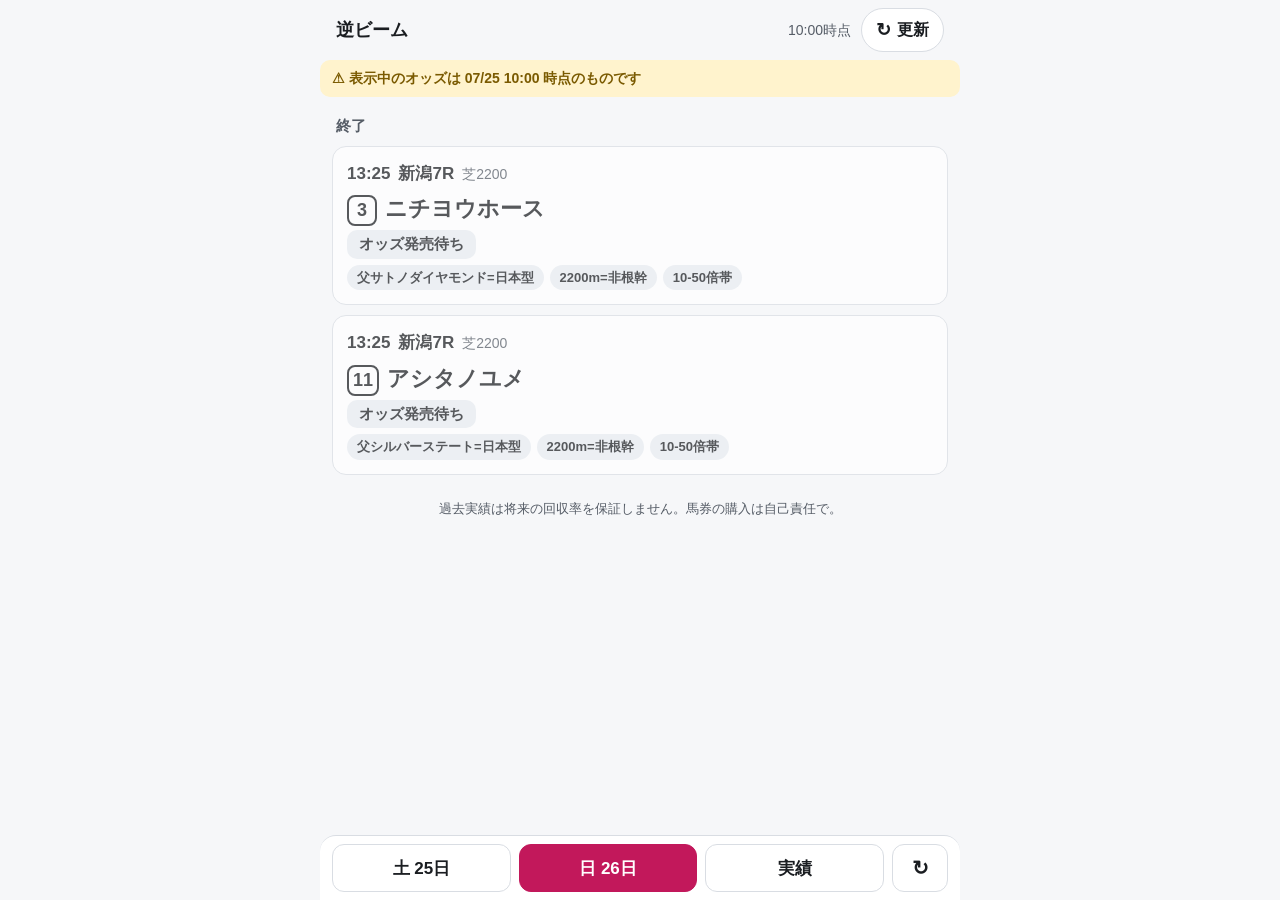
==== site/index.html @ bc325dfc "Phase 3: PWAフロントエンド (モバイルファースト、下部タブバー、ヒーローカード、SW offline対応、3状態サンプル) Co-Authored-By: Claude Fable 5 <" ====
<!DOCTYPE html>
<html lang="ja">
<head>
<meta charset="utf-8">
<meta name="viewport" content="width=device-width, initial-scale=1, viewport-fit=cover">
<meta name="robots" content="noindex,nofollow">
<meta name="theme-color" content="#101418" media="(prefers-color-scheme: dark)">
<meta name="theme-color" content="#f6f7f9" media="(prefers-color-scheme: light)">
<meta name="apple-mobile-web-app-capable" content="yes">
<meta name="apple-mobile-web-app-status-bar-style" content="default">
<meta name="apple-mobile-web-app-title" content="逆ビーム">
<title>逆・血統ビーム</title>
<link rel="manifest" href="manifest.json">
<link rel="icon" href="icons/icon.svg" type="image/svg+xml">
<link rel="apple-touch-icon" href="icons/apple-touch-icon.png">
<link rel="stylesheet" href="app.css">
</head>
<body>
<header class="topbar">
  <h1 class="app-title">逆ビーム</h1>
  <div class="odds-status">
    <span id="odds-asof" class="odds-asof">--:--時点</span>
    <button id="refresh-btn" class="refresh-btn" type="button" aria-label="オッズ更新">
      <span class="refresh-icon" aria-hidden="true">↻</span><span class="refresh-label">更新</span>
    </button>
  </div>
</header>

<div id="stale-note" class="stale-note" hidden></div>

<main id="main" class="main">
  <section id="view-day" class="view">
    <div id="hero-slot"></div>
    <div id="card-list"></div>
    <details id="outband-details" class="outband" hidden>
      <summary id="outband-summary" class="outband-summary"></summary>
      <div id="outband-list"></div>
    </details>
    <section id="finished-section" hidden>
      <h2 class="section-title">終了</h2>
      <div id="finished-list"></div>
    </section>
    <div id="empty-state" class="empty-state" hidden>
      <p class="empty-main">今日は該当なし。</p>
      <p class="empty-sub">買わないのも戦略。</p>
    </div>
  </section>

  <section id="view-results" class="view" hidden>
    <h2 class="section-title">セグメント実績(単勝ベタ買い回収率)</h2>
    <div id="results-body"></div>
  </section>
</main>

<footer class="disclaimer">
  過去実績は将来の回収率を保証しません。馬券の購入は自己責任で。
</footer>

<nav class="tabbar" aria-label="日付切替">
  <button id="tab-sat" class="tab" type="button" aria-pressed="false">土</button>
  <button id="tab-sun" class="tab" type="button" aria-pressed="false">日</button>
  <button id="tab-results" class="tab" type="button" aria-pressed="false">実績</button>
  <button id="tab-refresh" class="tab tab-refresh" type="button" aria-label="オッズ更新">↻</button>
</nav>

<div id="spinner" class="spinner" hidden aria-live="polite">更新中…</div>

<script src="app.js"></script>
</body>
</html>
---- site/app.css ----
/* 逆・血統ビーム — モバイルファースト(基準幅375px)・片手操作・屋外視認 */
:root {
  --bg: #f6f7f9;
  --card: #ffffff;
  --text: #1a1d21;
  --text-sub: #555c66;
  --line: #d9dde3;
  --accent: #c2185b;        /* 帯内バッジ(4.5:1 on white) */
  --accent-text: #ffffff;
  --warn-bg: #fff3cd;
  --warn-text: #7a5a00;
  --chip-bg: #e9edf2;
  --urgent: #b71c1c;
  --hero-border: #c2185b;
  --tabbar-bg: #ffffff;
}
@media (prefers-color-scheme: dark) {
  :root {
    --bg: #101418;
    --card: #1a2027;
    --text: #eef1f4;
    --text-sub: #a6afba;
    --line: #303945;
    --accent: #ff5c8d;
    --accent-text: #23050f;
    --warn-bg: #3d3110;
    --warn-text: #ffd76a;
    --chip-bg: #262e38;
    --urgent: #ff6b5e;
    --hero-border: #ff5c8d;
    --tabbar-bg: #161b21;
  }
}

* { box-sizing: border-box; }
html { -webkit-text-size-adjust: 100%; }
body {
  margin: 0;
  font-family: -apple-system, BlinkMacSystemFont, "Hiragino Sans", "Noto Sans JP", sans-serif;
  font-size: 16px;
  line-height: 1.5;
  background: var(--bg);
  color: var(--text);
  padding-bottom: calc(76px + env(safe-area-inset-bottom));
  overflow-x: hidden;
}
@media (prefers-reduced-motion: reduce) {
  * { animation: none !important; transition: none !important; }
}

/* ─── 上部バー ─── */
.topbar {
  display: flex;
  align-items: center;
  justify-content: space-between;
  gap: 8px;
  padding: calc(8px + env(safe-area-inset-top)) 16px 8px;
}
.app-title { font-size: 18px; margin: 0; font-weight: 800; }
.odds-status { display: flex; align-items: center; gap: 10px; }
.odds-asof { color: var(--text-sub); font-size: 14px; }
.refresh-btn {
  min-width: 44px;
  min-height: 44px;
  padding: 0 14px;
  border: 1px solid var(--line);
  border-radius: 22px;
  background: var(--card);
  color: var(--text);
  font-size: 16px;
  font-weight: 700;
  display: inline-flex;
  align-items: center;
  gap: 6px;
}
.refresh-btn:active { opacity: .7; }
.refresh-icon { font-size: 18px; }

.stale-note {
  margin: 0 16px 8px;
  padding: 8px 12px;
  border-radius: 10px;
  background: var(--warn-bg);
  color: var(--warn-text);
  font-size: 14px;
  font-weight: 600;
}

/* ─── カード ─── */
.main { padding: 0 12px; }
.race-card {
  background: var(--card);
  border: 1px solid var(--line);
  border-radius: 14px;
  padding: 14px;
  margin: 0 0 10px;
  width: 100%;
  text-align: left;
  color: var(--text);
  font: inherit;
  display: block;
}
button.race-card { cursor: pointer; }
.race-card.hero {
  border: 2px solid var(--hero-border);
  padding: 18px 16px;
}
.hero-label {
  font-size: 13px;
  font-weight: 800;
  color: var(--accent);
  letter-spacing: .06em;
  margin-bottom: 4px;
}
.card-line1 {
  display: flex;
  align-items: baseline;
  gap: 8px;
  flex-wrap: wrap;
}
.race-time { font-size: 17px; font-weight: 800; }
.race-place { font-size: 17px; font-weight: 800; }
.race-cond { font-size: 14px; color: var(--text-sub); }
.countdown { margin-left: auto; font-size: 14px; font-weight: 700; color: var(--text-sub); }
.countdown.urgent { color: var(--urgent); }
.horse-line { margin: 6px 0 4px; }
.horse-number {
  display: inline-block;
  min-width: 30px;
  text-align: center;
  border: 2px solid var(--text);
  border-radius: 8px;
  font-size: 18px;
  font-weight: 800;
  padding: 0 4px;
  margin-right: 8px;
}
.horse-name { font-size: 22px; font-weight: 800; }
.hero .horse-name { font-size: 26px; }
.odds-line { margin: 2px 0 6px; }
.odds-badge {
  display: inline-block;
  font-size: 18px;
  font-weight: 800;
  padding: 3px 12px;
  border-radius: 10px;
  background: var(--chip-bg);
  color: var(--text);
}
.odds-badge.in-band { background: var(--accent); color: var(--accent-text); }
.odds-badge.waiting { font-size: 15px; }
.chips { display: flex; flex-wrap: wrap; gap: 6px; }
.chip {
  font-size: 13px;
  font-weight: 600;
  background: var(--chip-bg);
  color: var(--text);
  border-radius: 999px;
  padding: 3px 10px;
}
.chip.warn { background: var(--warn-bg); color: var(--warn-text); }

.card-detail { margin-top: 10px; border-top: 1px solid var(--line); padding-top: 10px; }
.perf-line { font-size: 14px; color: var(--text-sub); margin: 0 0 8px; }
.nk-link {
  display: inline-flex;
  align-items: center;
  min-height: 44px;
  padding: 0 14px;
  border: 1px solid var(--line);
  border-radius: 10px;
  color: var(--text);
  font-weight: 700;
  text-decoration: none;
}

/* ─── 帯外・終了・空状態 ─── */
.section-title { font-size: 15px; color: var(--text-sub); margin: 18px 4px 8px; }
.outband { margin: 4px 0 10px; }
.outband-summary {
  list-style: none;
  min-height: 44px;
  display: flex;
  align-items: center;
  gap: 8px;
  padding: 0 14px;
  background: var(--card);
  border: 1px solid var(--line);
  border-radius: 14px;
  font-weight: 700;
  cursor: pointer;
}
.outband-summary::-webkit-details-marker { display: none; }
.outband-summary::after { content: "▾"; margin-left: auto; color: var(--text-sub); }
.outband[open] .outband-summary::after { content: "▴"; }
.outband-list, #outband-list { margin-top: 10px; }
.race-card.outband-card, .race-card.finished-card { opacity: .72; }

.empty-state { text-align: center; padding: 56px 16px; }
.empty-main { font-size: 24px; font-weight: 800; margin: 0 0 8px; }
.empty-sub { font-size: 17px; color: var(--text-sub); margin: 0; }

/* ─── 実績 ─── */
.results-table { width: 100%; border-collapse: collapse; background: var(--card); border-radius: 14px; overflow: hidden; }
.results-table th, .results-table td {
  padding: 12px 14px;
  text-align: right;
  border-bottom: 1px solid var(--line);
  font-size: 16px;
}
.results-table th:first-child, .results-table td:first-child { text-align: left; }
.results-table .roi-good { font-weight: 800; color: var(--accent); }
.results-note { font-size: 14px; color: var(--text-sub); margin: 10px 4px; }

/* ─── フッター・タブバー ─── */
.disclaimer {
  margin: 24px 16px 8px;
  font-size: 13px;
  color: var(--text-sub);
  text-align: center;
}
.tabbar {
  position: fixed;
  left: 0; right: 0; bottom: 0;
  display: flex;
  gap: 8px;
  padding: 8px 12px calc(8px + env(safe-area-inset-bottom));
  background: var(--tabbar-bg);
  border-top: 1px solid var(--line);
}
.tab {
  flex: 1;
  min-height: 48px;
  border: 1px solid var(--line);
  border-radius: 12px;
  background: transparent;
  color: var(--text);
  font-size: 17px;
  font-weight: 800;
}
.tab[aria-pressed="true"] { background: var(--accent); color: var(--accent-text); border-color: var(--accent); }
.tab:active { opacity: .7; }
.tab-refresh { flex: 0 0 56px; font-size: 20px; }

.spinner {
  position: fixed;
  bottom: calc(84px + env(safe-area-inset-bottom));
  left: 50%;
  transform: translateX(-50%);
  background: var(--card);
  border: 1px solid var(--line);
  border-radius: 999px;
  padding: 8px 18px;
  font-weight: 700;
}

/* ─── PC幅 ─── */
@media (min-width: 700px) {
  .main, .topbar, .stale-note { max-width: 640px; margin-left: auto; margin-right: auto; }
  .tabbar { max-width: 640px; left: 50%; transform: translateX(-50%); border-radius: 16px 16px 0 0; }
  .disclaimer { max-width: 640px; margin-left: auto; margin-right: auto; }
}
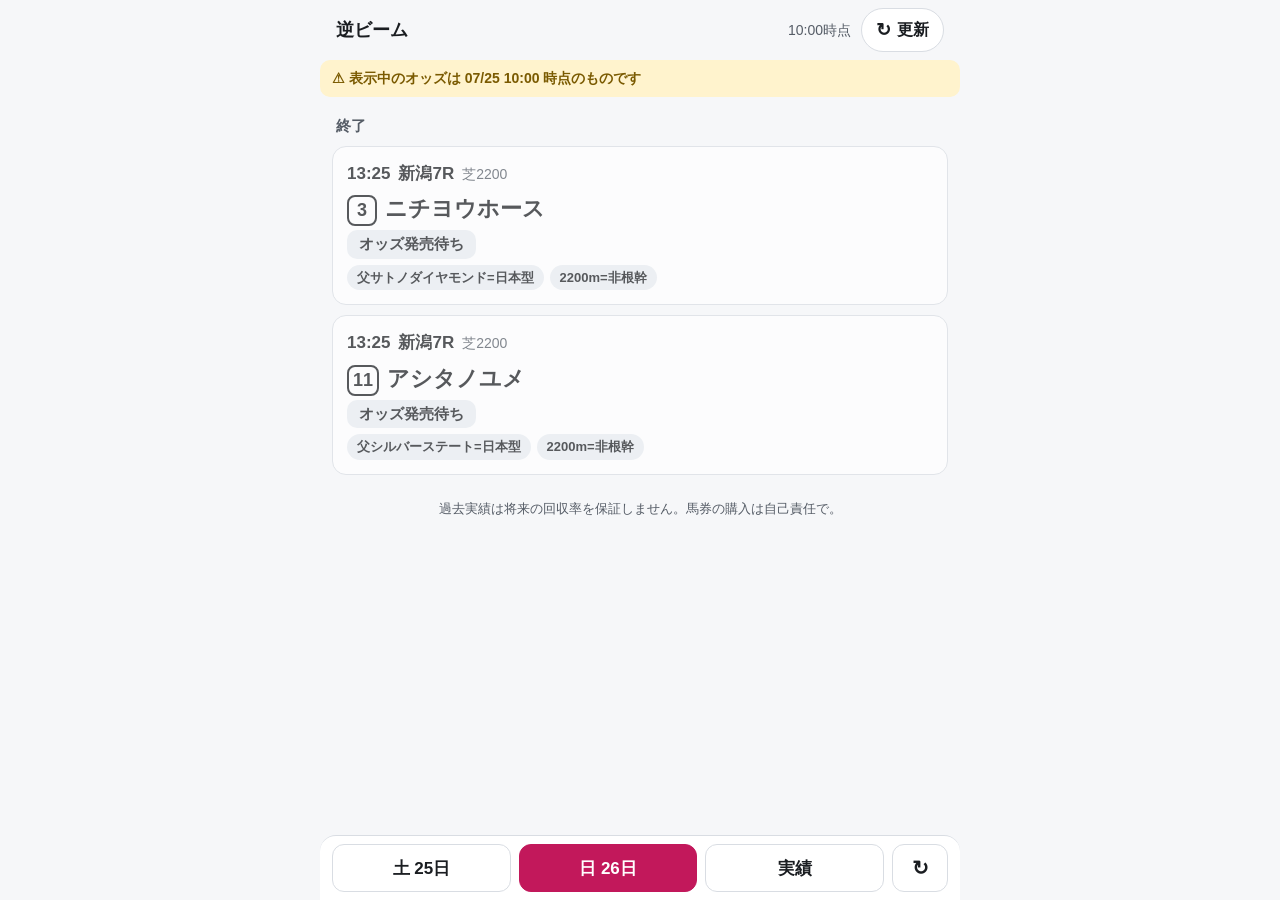
==== commit cf13601d: "Phase 3 v2: フロントをtier契約に対応 (core/watch/除外バッジ/コア実績) - app.js: picks.tier (core/watch/null) 対応、除外理由バッジ" ====
--- a/site/index.html
+++ b/site/index.html
@@ -32,6 +32,10 @@
   <section id="view-day" class="view">
     <div id="hero-slot"></div>
     <div id="card-list"></div>
+    <section id="watch-section" hidden>
+      <h2 class="section-title">参考(30-50倍) <span class="section-sub">検証データ希薄・購入対象外</span></h2>
+      <div id="watch-list"></div>
+    </section>
     <details id="outband-details" class="outband" hidden>
       <summary id="outband-summary" class="outband-summary"></summary>
       <div id="outband-list"></div>
@@ -47,7 +51,7 @@
   </section>
 
   <section id="view-results" class="view" hidden>
-    <h2 class="section-title">セグメント実績(単勝ベタ買い回収率)</h2>
+    <h2 class="section-title">コア帯実績(単勝ベタ買い回収率)</h2>
     <div id="results-body"></div>
   </section>
 </main>
--- a/site/app.css
+++ b/site/app.css
@@ -147,8 +147,34 @@
   background: var(--chip-bg);
   color: var(--text);
 }
-.odds-badge.in-band { background: var(--accent); color: var(--accent-text); }
+.odds-badge.tier-core { background: var(--accent); color: var(--accent-text); }
+.odds-badge.tier-watch {
+  background: transparent;
+  border: 2px solid var(--accent);
+  color: var(--text);
+  padding: 1px 10px;
+}
+.watch-tag {
+  font-size: 12px;
+  font-weight: 700;
+  color: var(--accent);
+  margin-left: 8px;
+  vertical-align: 2px;
+}
 .odds-badge.waiting { font-size: 15px; }
+.excl-badge {
+  display: inline-block;
+  min-width: 26px;
+  text-align: center;
+  margin-left: 6px;
+  padding: 1px 4px;
+  border-radius: 8px;
+  background: var(--warn-bg);
+  color: var(--warn-text);
+  font-size: 14px;
+  font-weight: 800;
+  vertical-align: 3px;
+}
 .chips { display: flex; flex-wrap: wrap; gap: 6px; }
 .chip {
   font-size: 13px;
@@ -159,9 +185,11 @@
   padding: 3px 10px;
 }
 .chip.warn { background: var(--warn-bg); color: var(--warn-text); }
+.chip.sub { background: transparent; border: 1px dashed var(--line); color: var(--text-sub); }
 
 .card-detail { margin-top: 10px; border-top: 1px solid var(--line); padding-top: 10px; }
 .perf-line { font-size: 14px; color: var(--text-sub); margin: 0 0 8px; }
+.detail-note { font-size: 14px; color: var(--text-sub); margin: 0 0 8px; }
 .nk-link {
   display: inline-flex;
   align-items: center;
@@ -176,6 +204,10 @@
 
 /* ─── 帯外・終了・空状態 ─── */
 .section-title { font-size: 15px; color: var(--text-sub); margin: 18px 4px 8px; }
+.section-sub { font-size: 13px; font-weight: 400; }
+.race-card.watch-card { padding: 10px 14px; }
+.watch-card .horse-name { font-size: 18px; }
+.watch-card .odds-badge { font-size: 16px; }
 .outband { margin: 4px 0 10px; }
 .outband-summary {
   list-style: none;
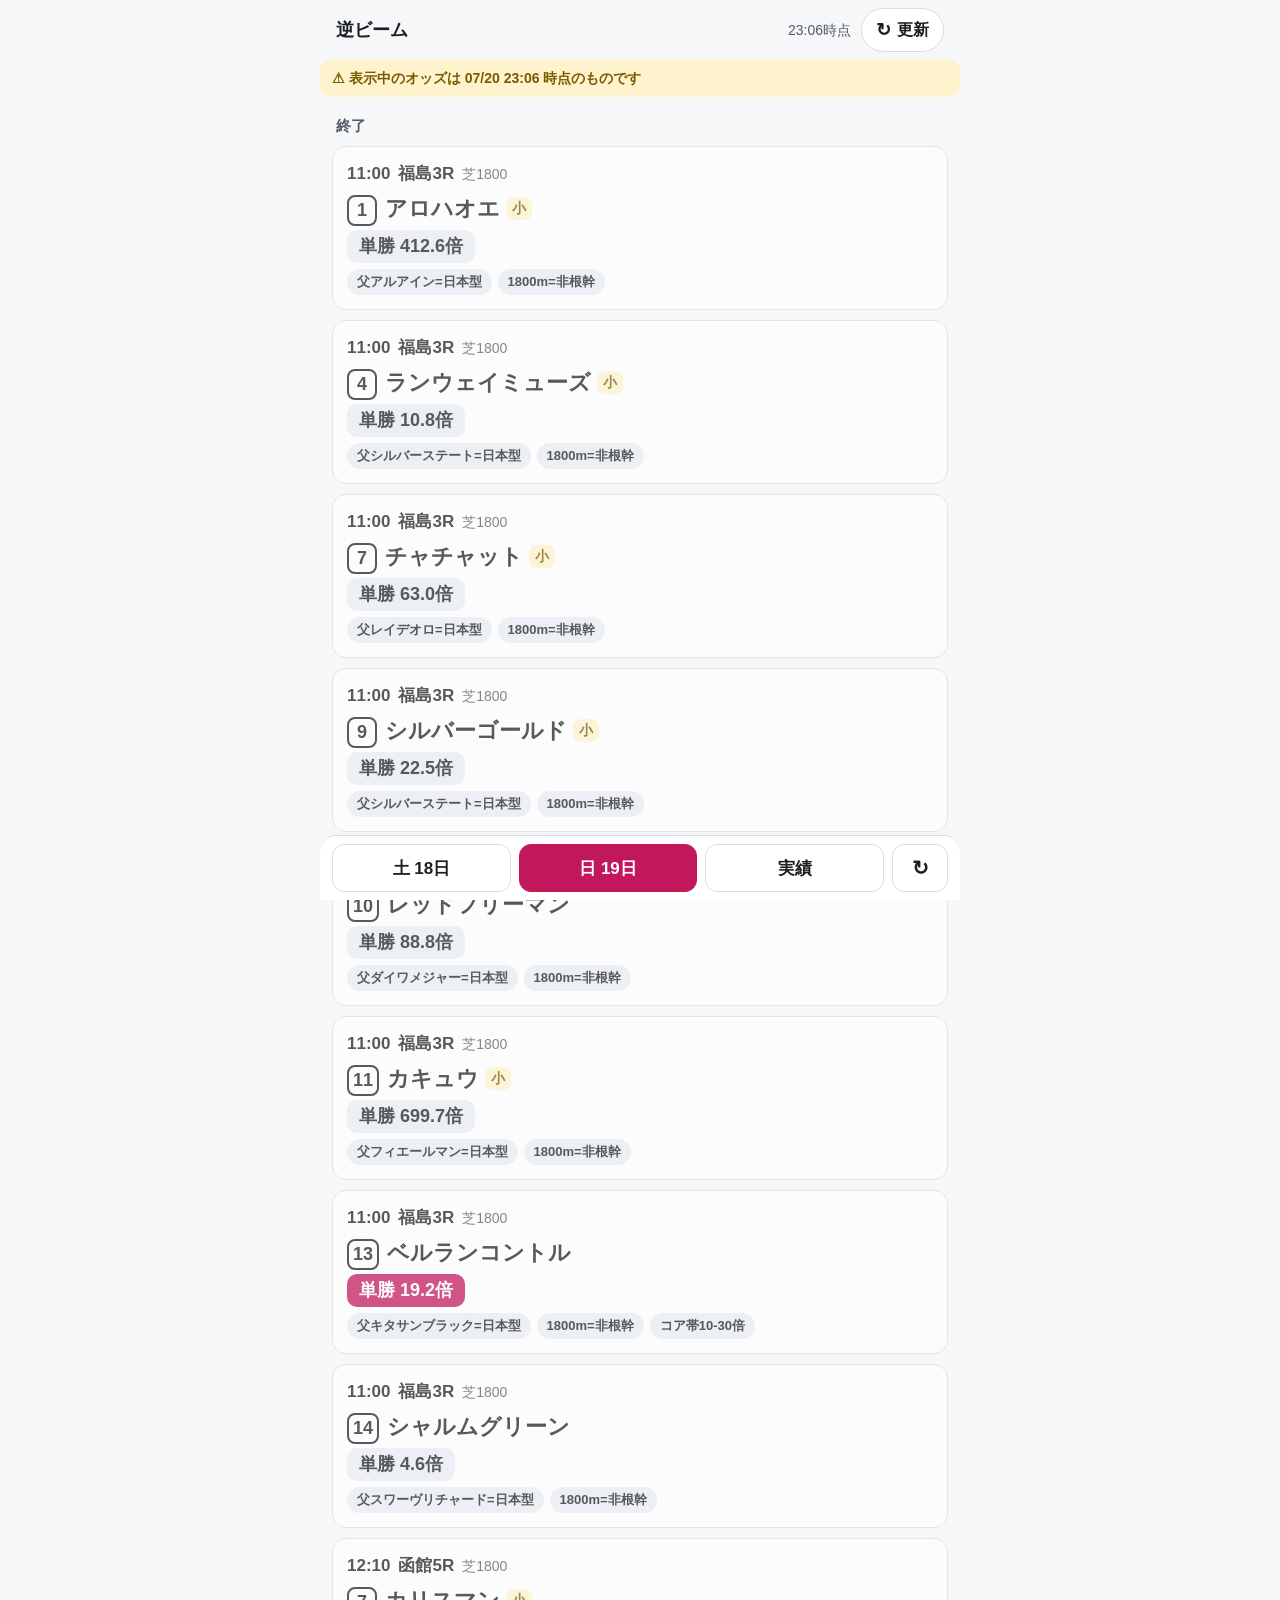
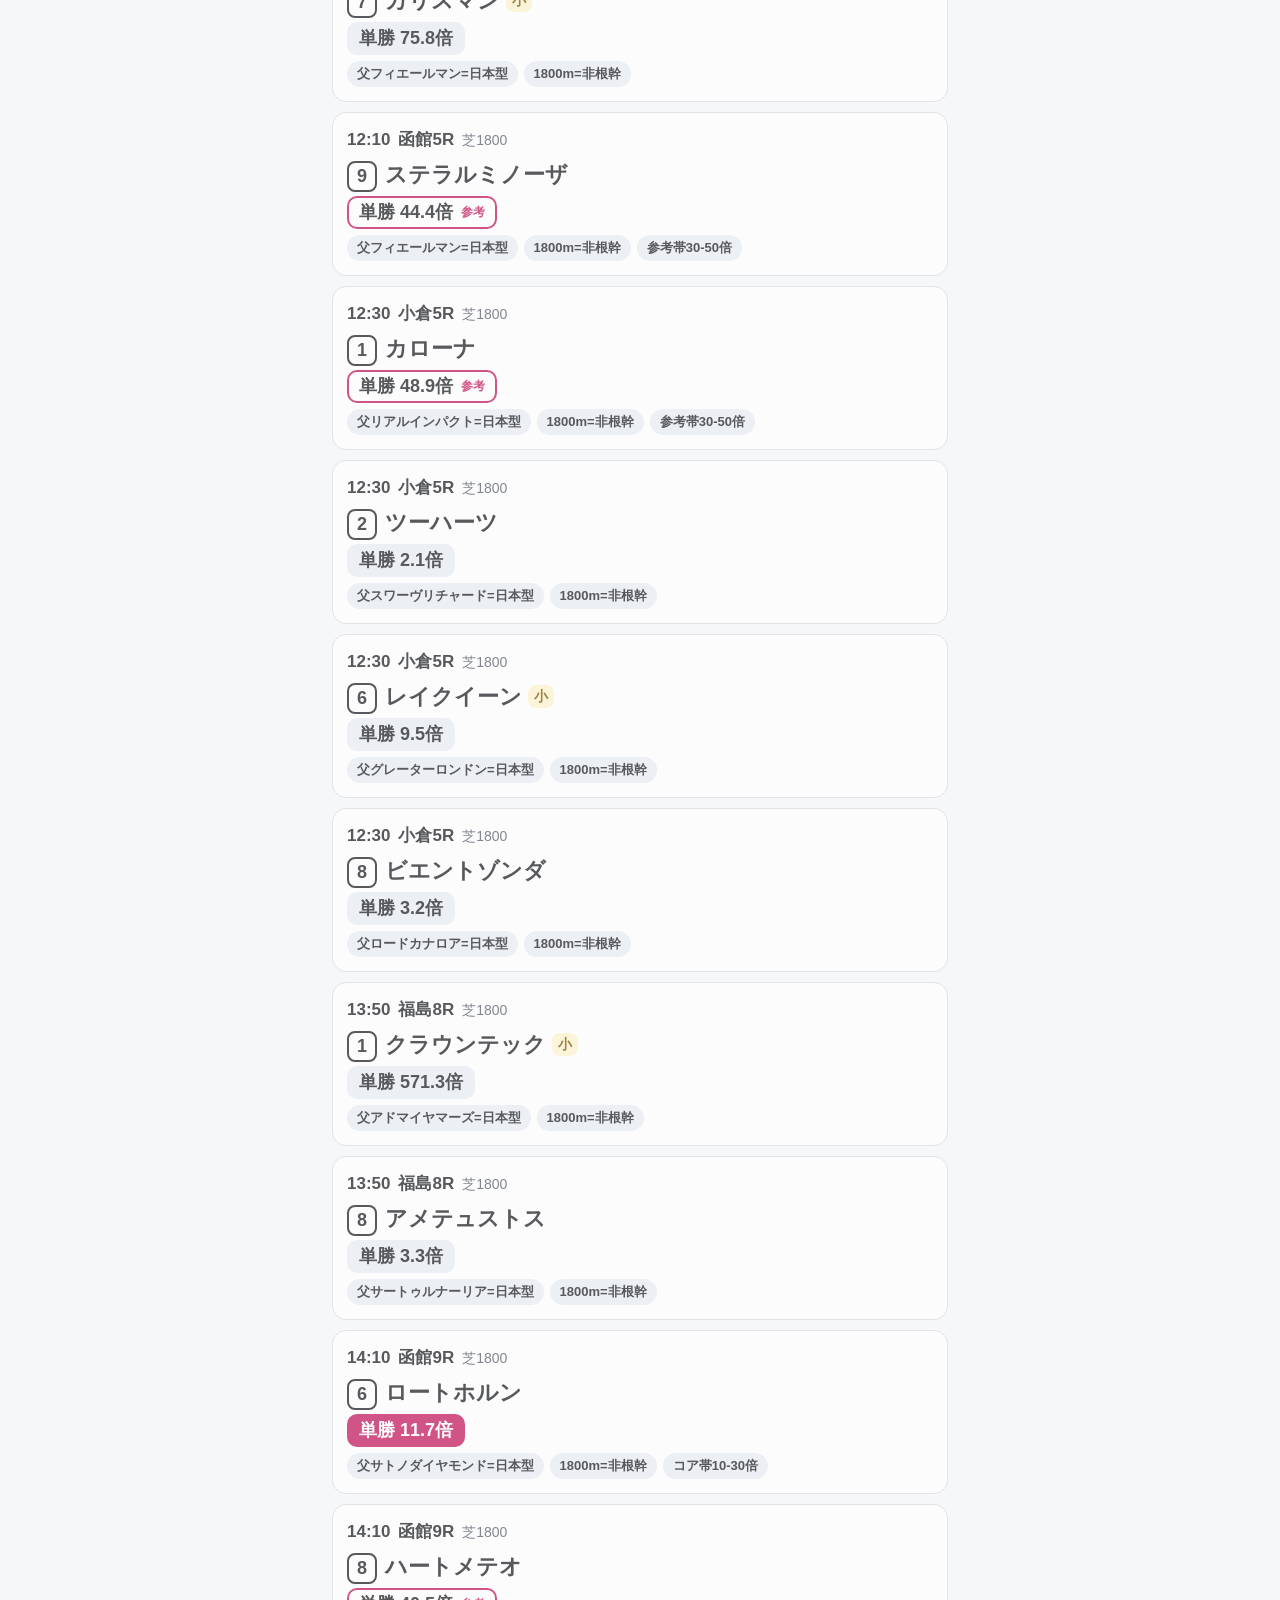
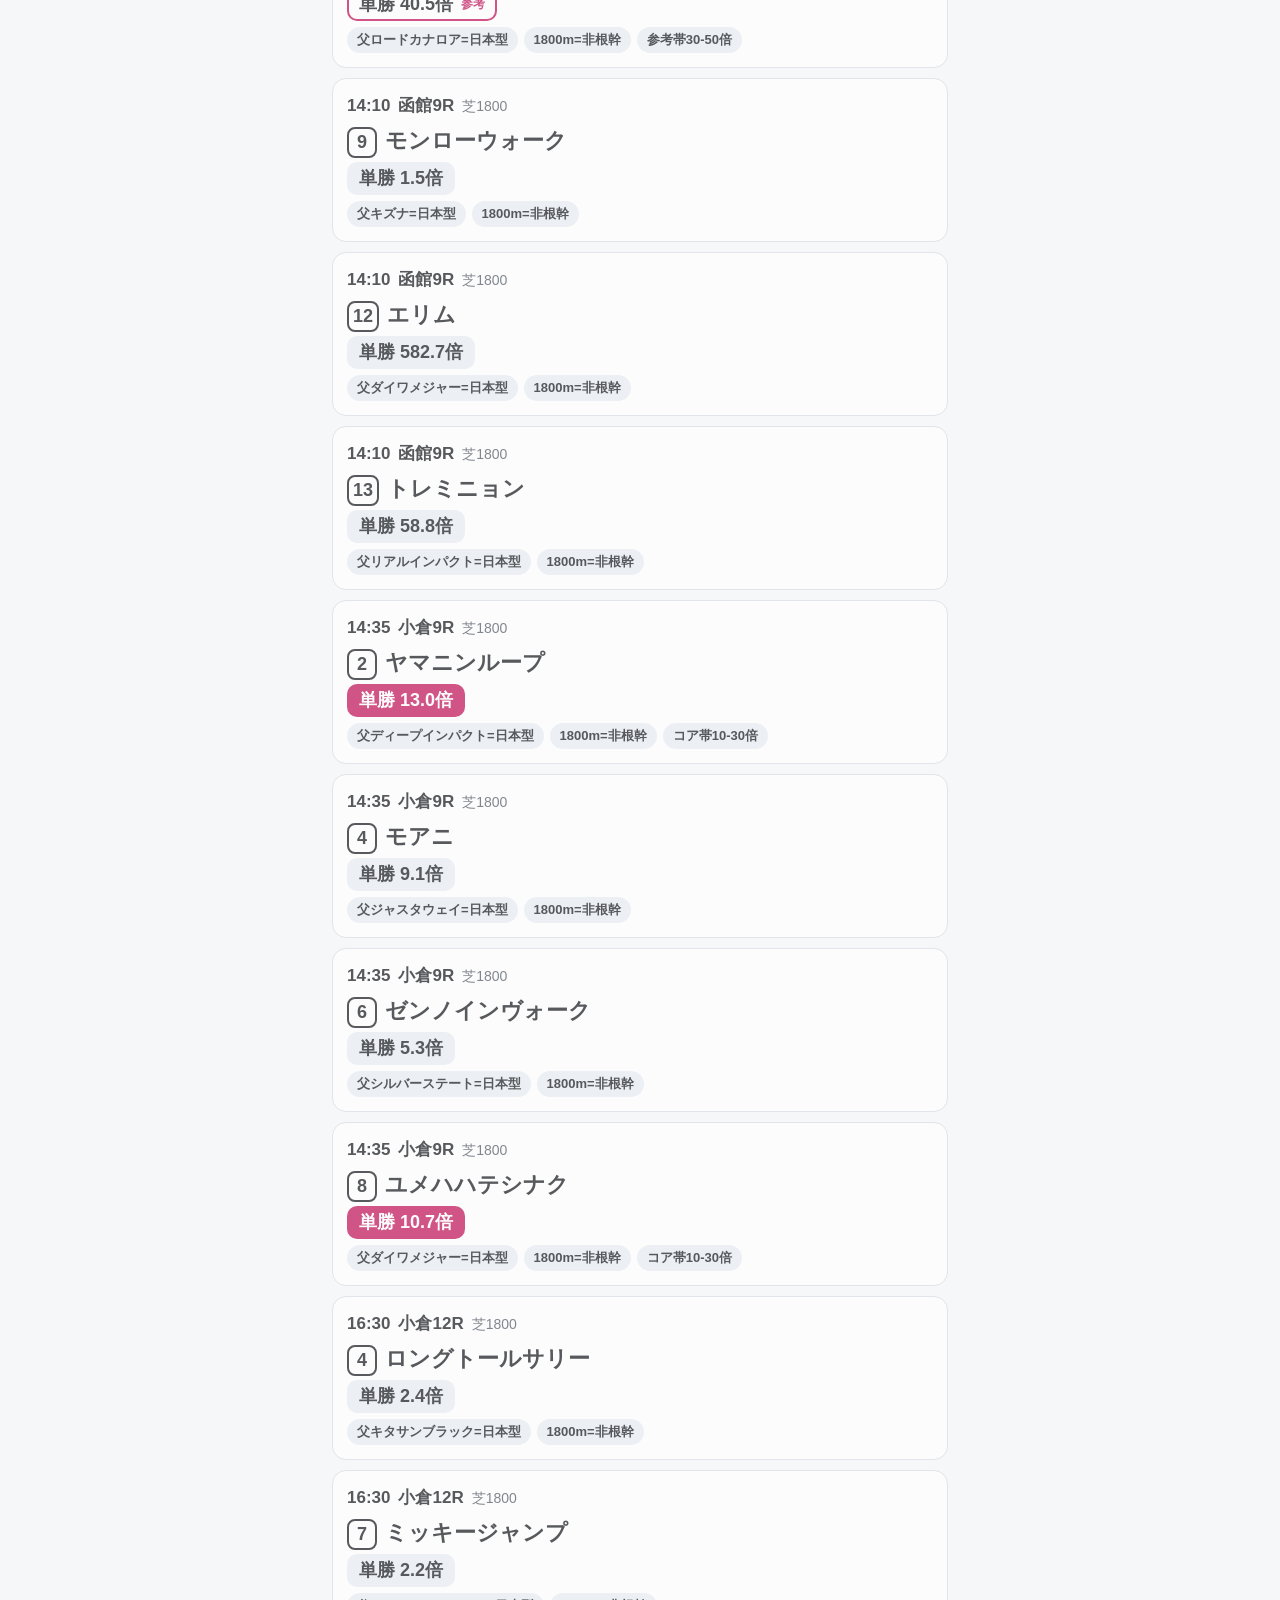
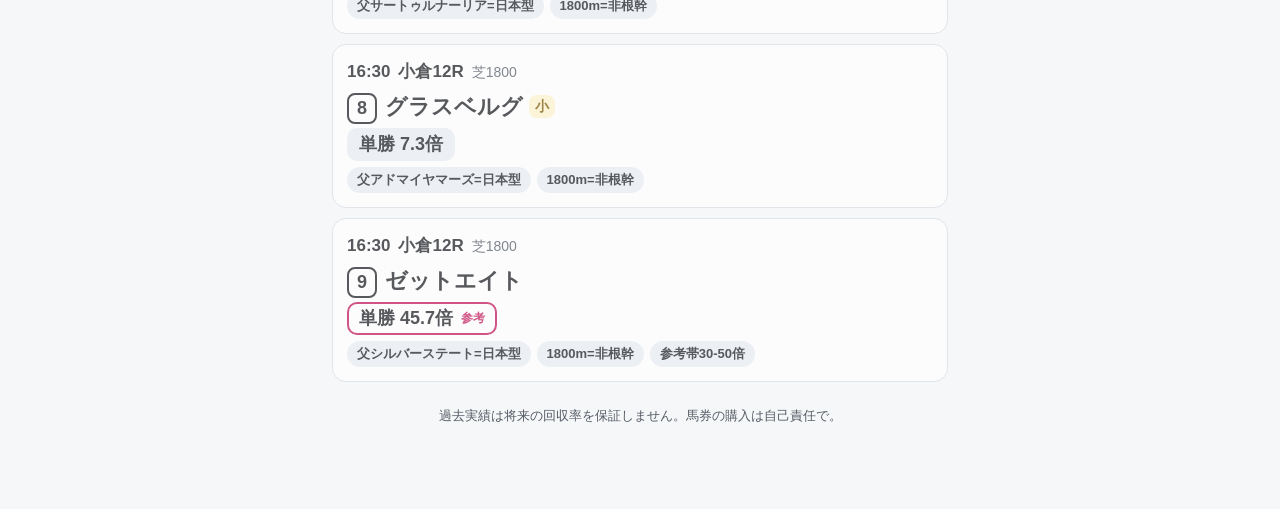
==== commit d62f912a: "実運用トラッキング: 週末結果の自動収集 + 実績タブに答え合わせセクション - scraper.py: dbレース結果テーブルから着順を抽出、DbRaceScraper追加 - engine/col" ====
--- a/site/index.html
+++ b/site/index.html
@@ -51,7 +51,6 @@
   </section>
 
   <section id="view-results" class="view" hidden>
-    <h2 class="section-title">コア帯実績(単勝ベタ買い回収率)</h2>
     <div id="results-body"></div>
   </section>
 </main>
--- a/site/app.css
+++ b/site/app.css
@@ -244,6 +244,36 @@
 .results-table .roi-good { font-weight: 800; color: var(--accent); }
 .results-note { font-size: 14px; color: var(--text-sub); margin: 10px 4px; }
 
+/* ─── 連敗状況・累積収支グラフ ─── */
+.streak-card, .pnl-card {
+  background: var(--card);
+  border: 1px solid var(--line);
+  border-radius: 14px;
+  padding: 14px;
+}
+.streak-main { font-size: 18px; }
+.streak-main strong { font-size: 24px; font-weight: 800; }
+.streak-sub { font-size: 13px; color: var(--text-sub); margin-top: 4px; }
+.pnl-years { display: flex; gap: 8px; margin: 0 0 10px; }
+.pnl-year {
+  flex: 1;
+  min-height: 44px;
+  border: 1px solid var(--line);
+  border-radius: 12px;
+  background: transparent;
+  color: var(--text);
+  font-size: 15px;
+  font-weight: 700;
+}
+.pnl-year[aria-pressed="true"] {
+  background: var(--accent);
+  color: var(--accent-text);
+  border-color: var(--accent);
+}
+.pnl-svg { width: 100%; height: auto; display: block; touch-action: pan-y; }
+.pnl-text { font-size: 10px; fill: var(--text-sub); }
+.pnl-end { font-weight: 700; fill: var(--text); }
+
 /* ─── フッター・タブバー ─── */
 .disclaimer {
   margin: 24px 16px 8px;
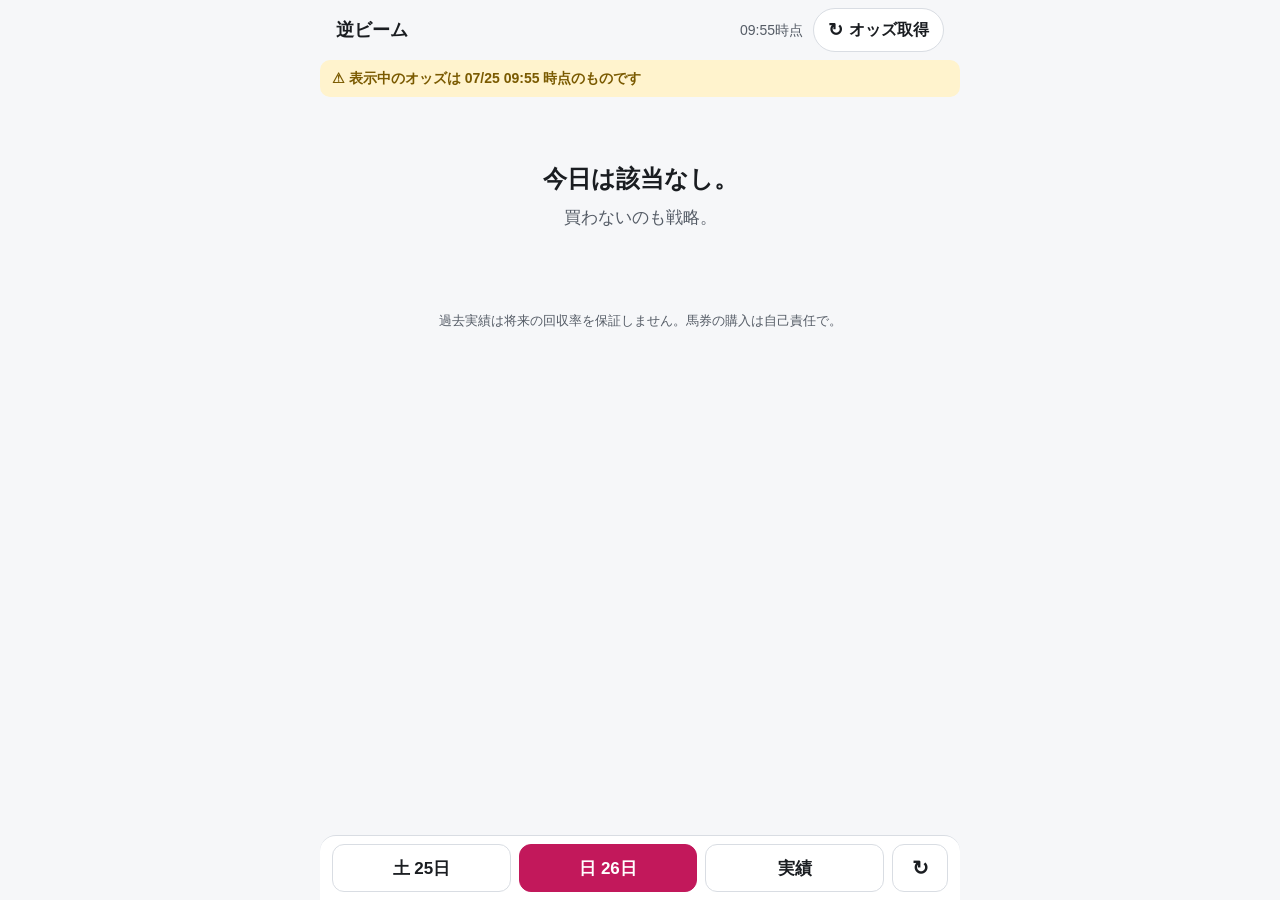
==== commit e891fdfa: "site: 右上ボタンでリアルタイムオッズ取得 (GitHub API経由でodds.yml起動) cronが発火しない/大幅遅延する問題への実用対策。右上の「オッズ取得」で workflow_dis" ====
--- a/site/index.html
+++ b/site/index.html
@@ -20,13 +20,14 @@
   <h1 class="app-title">逆ビーム</h1>
   <div class="odds-status">
     <span id="odds-asof" class="odds-asof">--:--時点</span>
-    <button id="refresh-btn" class="refresh-btn" type="button" aria-label="オッズ更新">
-      <span class="refresh-icon" aria-hidden="true">↻</span><span class="refresh-label">更新</span>
+    <button id="refresh-btn" class="refresh-btn" type="button" aria-label="最新オッズを取得">
+      <span class="refresh-icon" aria-hidden="true">↻</span><span class="refresh-label">オッズ取得</span>
     </button>
   </div>
 </header>
 
 <div id="stale-note" class="stale-note" hidden></div>
+<div id="fetch-status" class="stale-note fetch-status" hidden aria-live="polite"></div>
 
 <main id="main" class="main">
   <section id="view-day" class="view">
--- a/site/app.css
+++ b/site/app.css
@@ -74,7 +74,20 @@
   gap: 6px;
 }
 .refresh-btn:active { opacity: .7; }
+.refresh-btn:disabled { opacity: .45; }
+.refresh-btn:disabled .refresh-icon {
+  display: inline-block;
+  animation: spin 1.2s linear infinite;
+}
+@keyframes spin { to { transform: rotate(360deg); } }
 .refresh-icon { font-size: 18px; }
+
+/* オッズ取得の進行状況 (stale-noteの色違い・情報系) */
+.fetch-status {
+  background: var(--card);
+  color: var(--text-sub);
+  border: 1px solid var(--line);
+}
 
 .stale-note {
   margin: 0 16px 8px;
